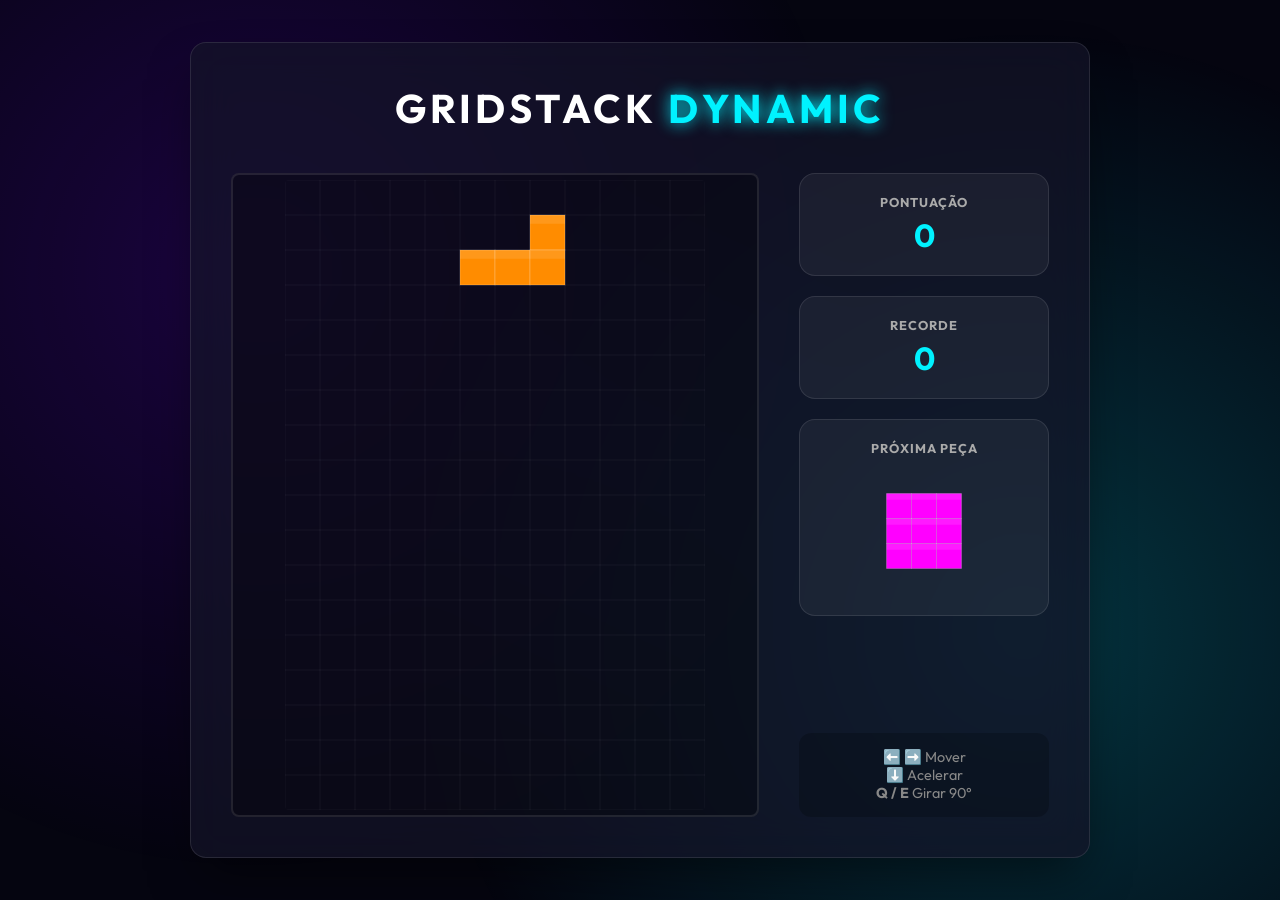
==== index.html @ d6a741bf "numpuz 2.0" ====
<!DOCTYPE html>
<html lang="pt-br">
<head>
    <meta charset="UTF-8">
    <meta name="viewport" content="width=device-width, initial-scale=1.0">
    <title>GridStack DYNAMIC - Puzzle de Lógica</title>
    <meta name="description" content="Um viciante puzzle de lógica 10x10 que mistura Tetris com estratégia de preenchimento de espaço.">
    <link rel="stylesheet" href="style.css">
    <link rel="preconnect" href="https://fonts.googleapis.com">
    <link rel="preconnect" href="https://fonts.gstatic.com" crossorigin>
    <link href="https://fonts.googleapis.com/css2?family=Outfit:wght@300;400;600;700&display=swap" rel="stylesheet">
</head>
<body>
    <div class="background-overlay"></div>
    <div class="game-container">
        <header>
            <h1>GRIDSTACK <span class="accent">DYNAMIC</span></h1>
        </header>

        <main>
            <div class="grid-wrapper">
                <canvas id="gameCanvas" width="420" height="630"></canvas>
                <div id="game-over" class="hidden">
                    <div class="game-over-content">
                        <h2>FIM DE JOGO</h2>
                        <p>Pontuação Final: <span id="final-score">0</span></p>
                        <button id="restart-btn">Jogar Novamente</button>
                    </div>
                </div>
            </div>

            <aside class="sidebar">
                <div class="stat-card">
                    <h3>PONTUAÇÃO</h3>
                    <div id="score" class="stat-value">0</div>
                </div>
                <div class="stat-card">
                    <h3>RECORDE</h3>
                    <div id="high-score" class="stat-value">0</div>
                </div>
                <div class="stat-card next-piece-card">
                    <h3>PRÓXIMA PEÇA</h3>
                    <canvas id="nextCanvas" width="120" height="120"></canvas>
                </div>
                <div class="controls-hint">
                    <p>⬅️ ➡️ Mover</p>
                    <p>⬇️ Acelerar</p>
                    <p><b>Q / E</b> Girar 90°</p>
                </div>
            </aside>
        </main>
    </div>
    <script src="game.js"></script>
</body>
</html>
---- style.css ----
:root {
    --bg-color: #050510;
    --card-bg: rgba(20, 20, 40, 0.7);
    --accent-color: #00f2ff;
    --secondary-accent: #7000ff;
    --text-color: #ffffff;
    --grid-line: rgba(255, 255, 255, 0.05);
    --border-radius: 16px;
    --glass-border: rgba(255, 255, 255, 0.1);
}

* {
    margin: 0;
    padding: 0;
    box-sizing: border-box;
    font-family: 'Outfit', sans-serif;
}

body {
    background-color: var(--bg-color);
    color: var(--text-color);
    min-height: 100vh;
    display: flex;
    justify-content: center;
    align-items: center;
    overflow: hidden;
}

.background-overlay {
    position: fixed;
    top: 0;
    left: 0;
    width: 100%;
    height: 100%;
    background: url('/C:/Users/26012354/.gemini/antigravity/brain/898ac326-db3e-4f88-ab74-8730732b87bb/gridstack_background_1772731550130.png') no-repeat center center;
    background-size: cover;
    opacity: 0.3;
    z-index: -1;
}

body::before {
    content: '';
    position: fixed;
    top: 0;
    left: 0;
    width: 100%;
    height: 100%;
    background: radial-gradient(circle at 20% 30%, rgba(112, 0, 255, 0.2) 0%, transparent 50%),
        radial-gradient(circle at 80% 70%, rgba(0, 242, 255, 0.2) 0%, transparent 50%);
    z-index: -1;
}

.game-container {
    width: 100%;
    max-width: 900px;
    padding: 40px;
    background: var(--card-bg);
    backdrop-filter: blur(20px);
    border-radius: var(--border-radius);
    border: 1px solid var(--glass-border);
    box-shadow: 0 25px 50px -12px rgba(0, 0, 0, 0.5);
    display: flex;
    flex-direction: column;
    gap: 30px;
}

header h1 {
    font-size: 2.5rem;
    font-weight: 700;
    letter-spacing: 4px;
    text-align: center;
    margin-bottom: 10px;
}

header .accent {
    color: var(--accent-color);
    text-shadow: 0 0 15px var(--accent-color);
}

main {
    display: grid;
    grid-template-columns: 1fr 250px;
    gap: 40px;
}

.grid-wrapper {
    position: relative;
    background: rgba(0, 0, 0, 0.3);
    border-radius: 8px;
    border: 2px solid var(--glass-border);
    padding: 5px;
    display: flex;
    justify-content: center;
    align-items: center;
}

canvas#gameCanvas {
    display: block;
    border-radius: 4px;
}

.sidebar {
    display: flex;
    flex-direction: column;
    gap: 20px;
}

.stat-card {
    background: rgba(255, 255, 255, 0.05);
    padding: 20px;
    border-radius: var(--border-radius);
    border: 1px solid var(--glass-border);
    text-align: center;
    transition: transform 0.3s ease;
}

.stat-card:hover {
    transform: translateY(-5px);
    border-color: var(--accent-color);
}

.stat-card h3 {
    font-size: 0.8rem;
    color: #aaa;
    margin-bottom: 5px;
    letter-spacing: 1px;
}

.stat-value {
    font-size: 2rem;
    font-weight: 700;
    color: var(--accent-color);
}

.next-piece-card canvas {
    margin-top: 10px;
}

.controls-hint {
    margin-top: auto;
    background: rgba(0, 0, 0, 0.2);
    padding: 15px;
    border-radius: 12px;
    font-size: 0.9rem;
    color: #888;
    text-align: center;
}

#game-over {
    position: absolute;
    top: 0;
    left: 0;
    width: 100%;
    height: 100%;
    background: rgba(5, 5, 16, 0.9);
    display: flex;
    justify-content: center;
    align-items: center;
    z-index: 10;
    border-radius: 8px;
    transition: opacity 0.5s ease;
}

.hidden {
    display: none !important;
    opacity: 0;
}

.game-over-content {
    text-align: center;
}

.game-over-content h2 {
    color: #ff3e3e;
    font-size: 3rem;
    margin-bottom: 20px;
    text-shadow: 0 0 20px rgba(255, 62, 62, 0.5);
}

#restart-btn {
    margin-top: 30px;
    padding: 12px 30px;
    background: var(--accent-color);
    border: none;
    border-radius: 30px;
    color: var(--bg-color);
    font-weight: 700;
    font-size: 1rem;
    cursor: pointer;
    transition: all 0.3s ease;
}

#restart-btn:hover {
    background: #fff;
    transform: scale(1.05);
    box-shadow: 0 0 20px var(--accent-color);
}
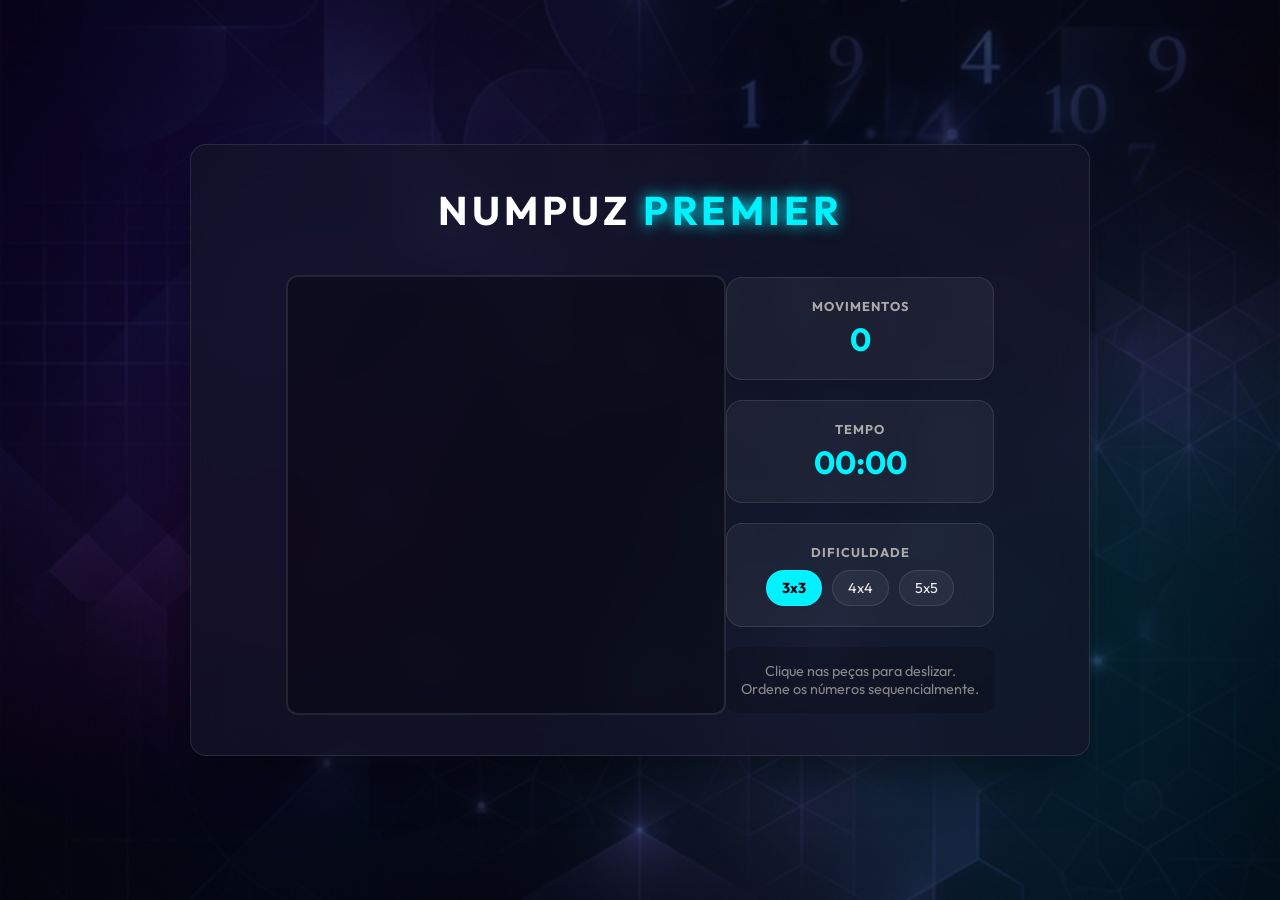
==== commit 0b767e96: "numpuz" ====
--- a/index.html
+++ b/index.html
@@ -3,8 +3,8 @@
 <head>
     <meta charset="UTF-8">
     <meta name="viewport" content="width=device-width, initial-scale=1.0">
-    <title>GridStack DYNAMIC - Puzzle de Lógica</title>
-    <meta name="description" content="Um viciante puzzle de lógica 10x10 que mistura Tetris com estratégia de preenchimento de espaço.">
+    <title>NUMPUZ PREMIER - Puzzle de Números</title>
+    <meta name="description" content="Um elegante puzzle de deslizar números para desafiar seu raciocínio lógico.">
     <link rel="stylesheet" href="style.css">
     <link rel="preconnect" href="https://fonts.googleapis.com">
     <link rel="preconnect" href="https://fonts.gstatic.com" crossorigin>
@@ -14,16 +14,17 @@
     <div class="background-overlay"></div>
     <div class="game-container">
         <header>
-            <h1>GRIDSTACK <span class="accent">DYNAMIC</span></h1>
+            <h1>NUMPUZ <span class="accent">PREMIER</span></h1>
         </header>
 
         <main>
             <div class="grid-wrapper">
-                <canvas id="gameCanvas" width="420" height="630"></canvas>
+                <div id="puzzle-grid" class="puzzle-grid"></div>
                 <div id="game-over" class="hidden">
                     <div class="game-over-content">
-                        <h2>FIM DE JOGO</h2>
-                        <p>Pontuação Final: <span id="final-score">0</span></p>
+                        <h2>PARABÉNS!</h2>
+                        <p>Você resolveu em <span id="final-moves">0</span> movimentos</p>
+                        <p>Tempo: <span id="final-time">00:00</span></p>
                         <button id="restart-btn">Jogar Novamente</button>
                     </div>
                 </div>
@@ -31,21 +32,24 @@
 
             <aside class="sidebar">
                 <div class="stat-card">
-                    <h3>PONTUAÇÃO</h3>
-                    <div id="score" class="stat-value">0</div>
+                    <h3>MOVIMENTOS</h3>
+                    <div id="move-count" class="stat-value">0</div>
                 </div>
                 <div class="stat-card">
-                    <h3>RECORDE</h3>
-                    <div id="high-score" class="stat-value">0</div>
+                    <h3>TEMPO</h3>
+                    <div id="timer" class="stat-value">00:00</div>
                 </div>
-                <div class="stat-card next-piece-card">
-                    <h3>PRÓXIMA PEÇA</h3>
-                    <canvas id="nextCanvas" width="120" height="120"></canvas>
+                <div class="stat-card difficulty-card">
+                    <h3>DIFICULDADE</h3>
+                    <div class="difficulty-options">
+                        <button class="diff-btn active" data-size="3">3x3</button>
+                        <button class="diff-btn" data-size="4">4x4</button>
+                        <button class="diff-btn" data-size="5">5x5</button>
+                    </div>
                 </div>
                 <div class="controls-hint">
-                    <p>⬅️ ➡️ Mover</p>
-                    <p>⬇️ Acelerar</p>
-                    <p><b>Q / E</b> Girar 90°</p>
+                    <p>Clique nas peças para deslizar.</p>
+                    <p>Ordene os números sequencialmente.</p>
                 </div>
             </aside>
         </main>
--- a/style.css
+++ b/style.css
@@ -32,9 +32,9 @@
     left: 0;
     width: 100%;
     height: 100%;
-    background: url('/C:/Users/26012354/.gemini/antigravity/brain/898ac326-db3e-4f88-ab74-8730732b87bb/gridstack_background_1772731550130.png') no-repeat center center;
+    background: url('numpuz_bg_1773340239899.png') no-repeat center center;
     background-size: cover;
-    opacity: 0.3;
+    opacity: 0.4;
     z-index: -1;
 }
 
@@ -78,25 +78,93 @@
 }
 
 main {
-    display: grid;
-    grid-template-columns: 1fr 250px;
-    gap: 40px;
+    display: flex;
+    justify-content: center;
+    align-items: center;
 }
 
 .grid-wrapper {
     position: relative;
     background: rgba(0, 0, 0, 0.3);
+    border-radius: 12px;
+    border: 2px solid var(--glass-border);
+    padding: 10px;
+    display: flex;
+    justify-content: center;
+    align-items: center;
+    width: 440px;
+    height: 440px;
+}
+
+.puzzle-grid {
+    display: grid;
+    gap: 10px;
+    width: 100%;
+    height: 100%;
+}
+
+.tile {
+    background: linear-gradient(135deg, rgba(255, 255, 255, 0.1), rgba(255, 255, 255, 0.05));
+    border: 1px solid var(--glass-border);
     border-radius: 8px;
-    border: 2px solid var(--glass-border);
-    padding: 5px;
-    display: flex;
-    justify-content: center;
-    align-items: center;
-}
-
-canvas#gameCanvas {
-    display: block;
-    border-radius: 4px;
+    display: flex;
+    justify-content: center;
+    align-items: center;
+    font-size: 1.8rem;
+    font-weight: 700;
+    color: var(--text-color);
+    cursor: pointer;
+    transition: all 0.2s cubic-bezier(0.4, 0, 0.2, 1);
+    user-select: none;
+    box-shadow: 0 4px 6px rgba(0, 0, 0, 0.1);
+}
+
+.tile:hover {
+    background: rgba(255, 255, 255, 0.15);
+    transform: scale(1.02);
+    border-color: var(--accent-color);
+    box-shadow: 0 0 15px rgba(0, 242, 255, 0.3);
+}
+
+.tile.empty {
+    background: transparent;
+    border: none;
+    cursor: default;
+    box-shadow: none;
+}
+
+.tile.empty:hover {
+    transform: none;
+    box-shadow: none;
+}
+
+.difficulty-options {
+    display: flex;
+    gap: 10px;
+    justify-content: center;
+    margin-top: 10px;
+}
+
+.diff-btn {
+    background: rgba(255, 255, 255, 0.05);
+    border: 1px solid var(--glass-border);
+    padding: 8px 15px;
+    border-radius: 20px;
+    color: #eee;
+    cursor: pointer;
+    font-size: 0.9rem;
+    transition: all 0.3s ease;
+}
+
+.diff-btn:hover {
+    background: rgba(255, 255, 255, 0.1);
+    border-color: var(--accent-color);
+}
+
+.diff-btn.active {
+    background: var(--accent-color);
+    color: var(--bg-color);
+    font-weight: 700;
 }
 
 .sidebar {
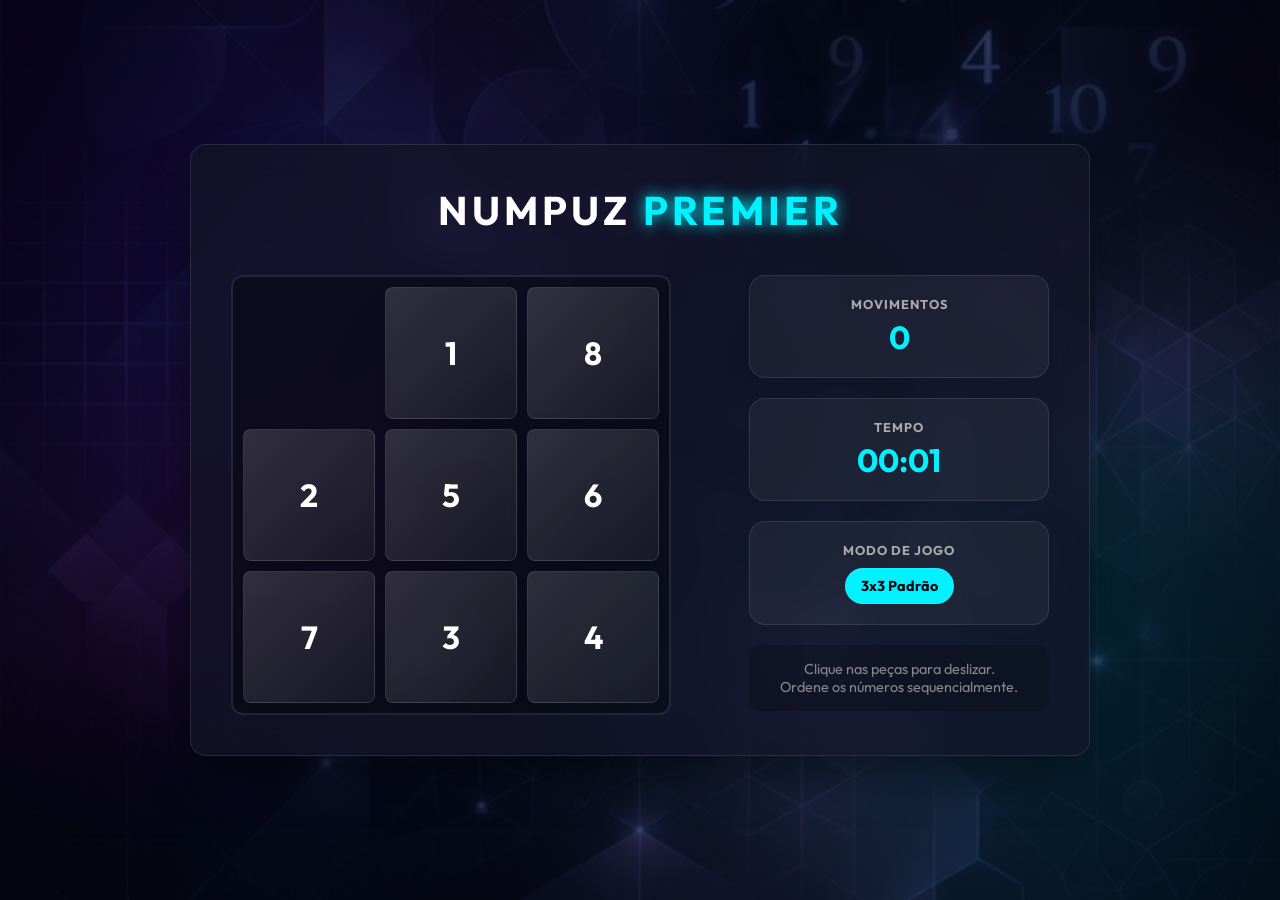
==== commit e95941bb: "6.0" ====
--- a/index.html
+++ b/index.html
@@ -40,11 +40,9 @@
                     <div id="timer" class="stat-value">00:00</div>
                 </div>
                 <div class="stat-card difficulty-card">
-                    <h3>DIFICULDADE</h3>
+                    <h3>MODO DE JOGO</h3>
                     <div class="difficulty-options">
-                        <button class="diff-btn active" data-size="3">3x3</button>
-                        <button class="diff-btn" data-size="4">4x4</button>
-                        <button class="diff-btn" data-size="5">5x5</button>
+                        <button class="diff-btn active" data-size="3">3x3 Padrão</button>
                     </div>
                 </div>
                 <div class="controls-hint">
--- a/style.css
+++ b/style.css
@@ -78,9 +78,10 @@
 }
 
 main {
-    display: flex;
-    justify-content: center;
-    align-items: center;
+    display: grid;
+    grid-template-columns: 1fr 300px;
+    gap: 40px;
+    align-items: start;
 }
 
 .grid-wrapper {
@@ -104,38 +105,35 @@
 }
 
 .tile {
-    background: linear-gradient(135deg, rgba(255, 255, 255, 0.1), rgba(255, 255, 255, 0.05));
+    background: linear-gradient(135deg, rgba(255, 255, 255, 0.15), rgba(255, 255, 255, 0.05));
     border: 1px solid var(--glass-border);
     border-radius: 8px;
-    display: flex;
-    justify-content: center;
-    align-items: center;
-    font-size: 1.8rem;
+    display: flex !important; /* Força o flex para centralizar o texto */
+    justify-content: center;
+    align-items: center;
+    font-size: 2rem;
     font-weight: 700;
     color: var(--text-color);
     cursor: pointer;
     transition: all 0.2s cubic-bezier(0.4, 0, 0.2, 1);
     user-select: none;
     box-shadow: 0 4px 6px rgba(0, 0, 0, 0.1);
+    min-height: 60px; /* Garante altura mínima */
 }
 
 .tile:hover {
-    background: rgba(255, 255, 255, 0.15);
+    background: rgba(255, 255, 255, 0.25);
     transform: scale(1.02);
     border-color: var(--accent-color);
-    box-shadow: 0 0 15px rgba(0, 242, 255, 0.3);
+    box-shadow: 0 0 20px rgba(0, 242, 255, 0.4);
 }
 
 .tile.empty {
-    background: transparent;
-    border: none;
+    background: transparent !important;
+    border: none !important;
     cursor: default;
-    box-shadow: none;
-}
-
-.tile.empty:hover {
-    transform: none;
-    box-shadow: none;
+    box-shadow: none !important;
+    visibility: hidden;
 }
 
 .difficulty-options {
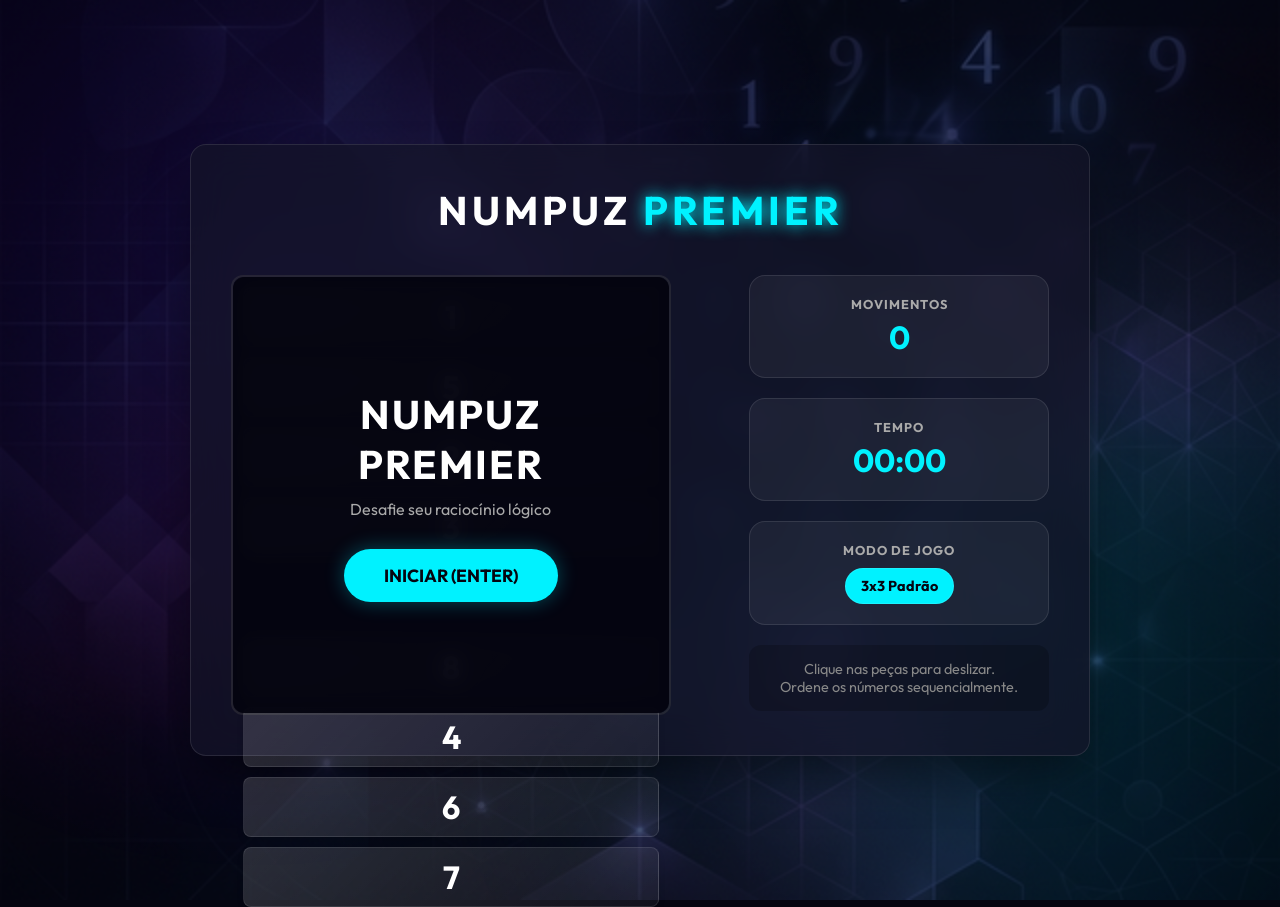
==== commit dc13389f: "7.0" ====
--- a/index.html
+++ b/index.html
@@ -20,12 +20,23 @@
         <main>
             <div class="grid-wrapper">
                 <div id="puzzle-grid" class="puzzle-grid"></div>
-                <div id="game-over" class="hidden">
-                    <div class="game-over-content">
+                
+                <!-- Tela de Início -->
+                <div id="start-screen" class="overlay">
+                    <div class="overlay-content">
+                        <h2>NUMPUZ <span class="accent">PREMIER</span></h2>
+                        <p>Desafie seu raciocínio lógico</p>
+                        <button id="start-btn" class="primary-btn">INICIAR (ENTER)</button>
+                    </div>
+                </div>
+
+                <!-- Tela de Vitória -->
+                <div id="game-over" class="overlay hidden">
+                    <div class="overlay-content">
                         <h2>PARABÉNS!</h2>
                         <p>Você resolveu em <span id="final-moves">0</span> movimentos</p>
                         <p>Tempo: <span id="final-time">00:00</span></p>
-                        <button id="restart-btn">Jogar Novamente</button>
+                        <button id="restart-btn" class="primary-btn">Jogar Novamente</button>
                     </div>
                 </div>
             </div>
--- a/style.css
+++ b/style.css
@@ -212,52 +212,60 @@
     text-align: center;
 }
 
-#game-over {
+.overlay {
     position: absolute;
     top: 0;
     left: 0;
     width: 100%;
     height: 100%;
-    background: rgba(5, 5, 16, 0.9);
-    display: flex;
-    justify-content: center;
-    align-items: center;
-    z-index: 10;
-    border-radius: 8px;
-    transition: opacity 0.5s ease;
+    background: rgba(5, 5, 16, 0.95);
+    display: flex;
+    justify-content: center;
+    align-items: center;
+    z-index: 100;
+    border-radius: 12px;
+    backdrop-filter: blur(10px);
+    transition: all 0.5s ease;
+}
+
+.overlay-content {
+    text-align: center;
+    padding: 30px;
+}
+
+.overlay h2 {
+    color: var(--text-color);
+    font-size: 2.5rem;
+    margin-bottom: 10px;
+    letter-spacing: 2px;
+}
+
+.overlay p {
+    color: #aaa;
+    margin-bottom: 30px;
+}
+
+.primary-btn {
+    padding: 15px 40px;
+    background: var(--accent-color);
+    border: none;
+    border-radius: 40px;
+    color: var(--bg-color);
+    font-weight: 700;
+    font-size: 1.1rem;
+    cursor: pointer;
+    transition: all 0.3s ease;
+    box-shadow: 0 0 20px rgba(0, 242, 255, 0.3);
+}
+
+.primary-btn:hover {
+    background: #fff;
+    transform: scale(1.05);
+    box-shadow: 0 0 30px var(--accent-color);
 }
 
 .hidden {
     display: none !important;
     opacity: 0;
-}
-
-.game-over-content {
-    text-align: center;
-}
-
-.game-over-content h2 {
-    color: #ff3e3e;
-    font-size: 3rem;
-    margin-bottom: 20px;
-    text-shadow: 0 0 20px rgba(255, 62, 62, 0.5);
-}
-
-#restart-btn {
-    margin-top: 30px;
-    padding: 12px 30px;
-    background: var(--accent-color);
-    border: none;
-    border-radius: 30px;
-    color: var(--bg-color);
-    font-weight: 700;
-    font-size: 1rem;
-    cursor: pointer;
-    transition: all 0.3s ease;
-}
-
-#restart-btn:hover {
-    background: #fff;
-    transform: scale(1.05);
-    box-shadow: 0 0 20px var(--accent-color);
+    pointer-events: none;
 }
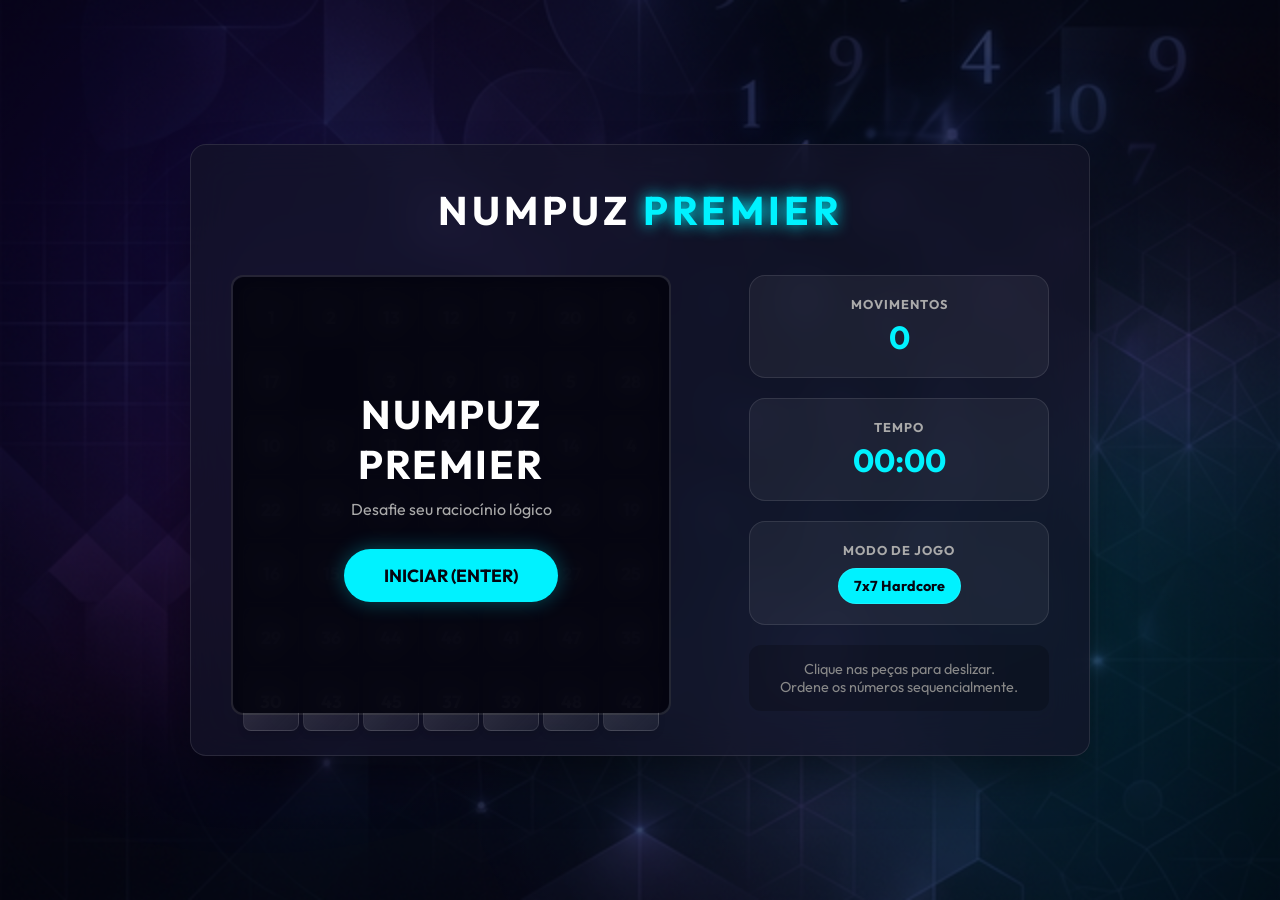
==== commit 2be1d54d: "8.0 7x7" ====
--- a/index.html
+++ b/index.html
@@ -53,7 +53,7 @@
                 <div class="stat-card difficulty-card">
                     <h3>MODO DE JOGO</h3>
                     <div class="difficulty-options">
-                        <button class="diff-btn active" data-size="3">3x3 Padrão</button>
+                        <button class="diff-btn active" data-size="7">7x7 Hardcore</button>
                     </div>
                 </div>
                 <div class="controls-hint">
--- a/style.css
+++ b/style.css
@@ -99,7 +99,7 @@
 
 .puzzle-grid {
     display: grid;
-    gap: 10px;
+    gap: 4px;
     width: 100%;
     height: 100%;
 }
